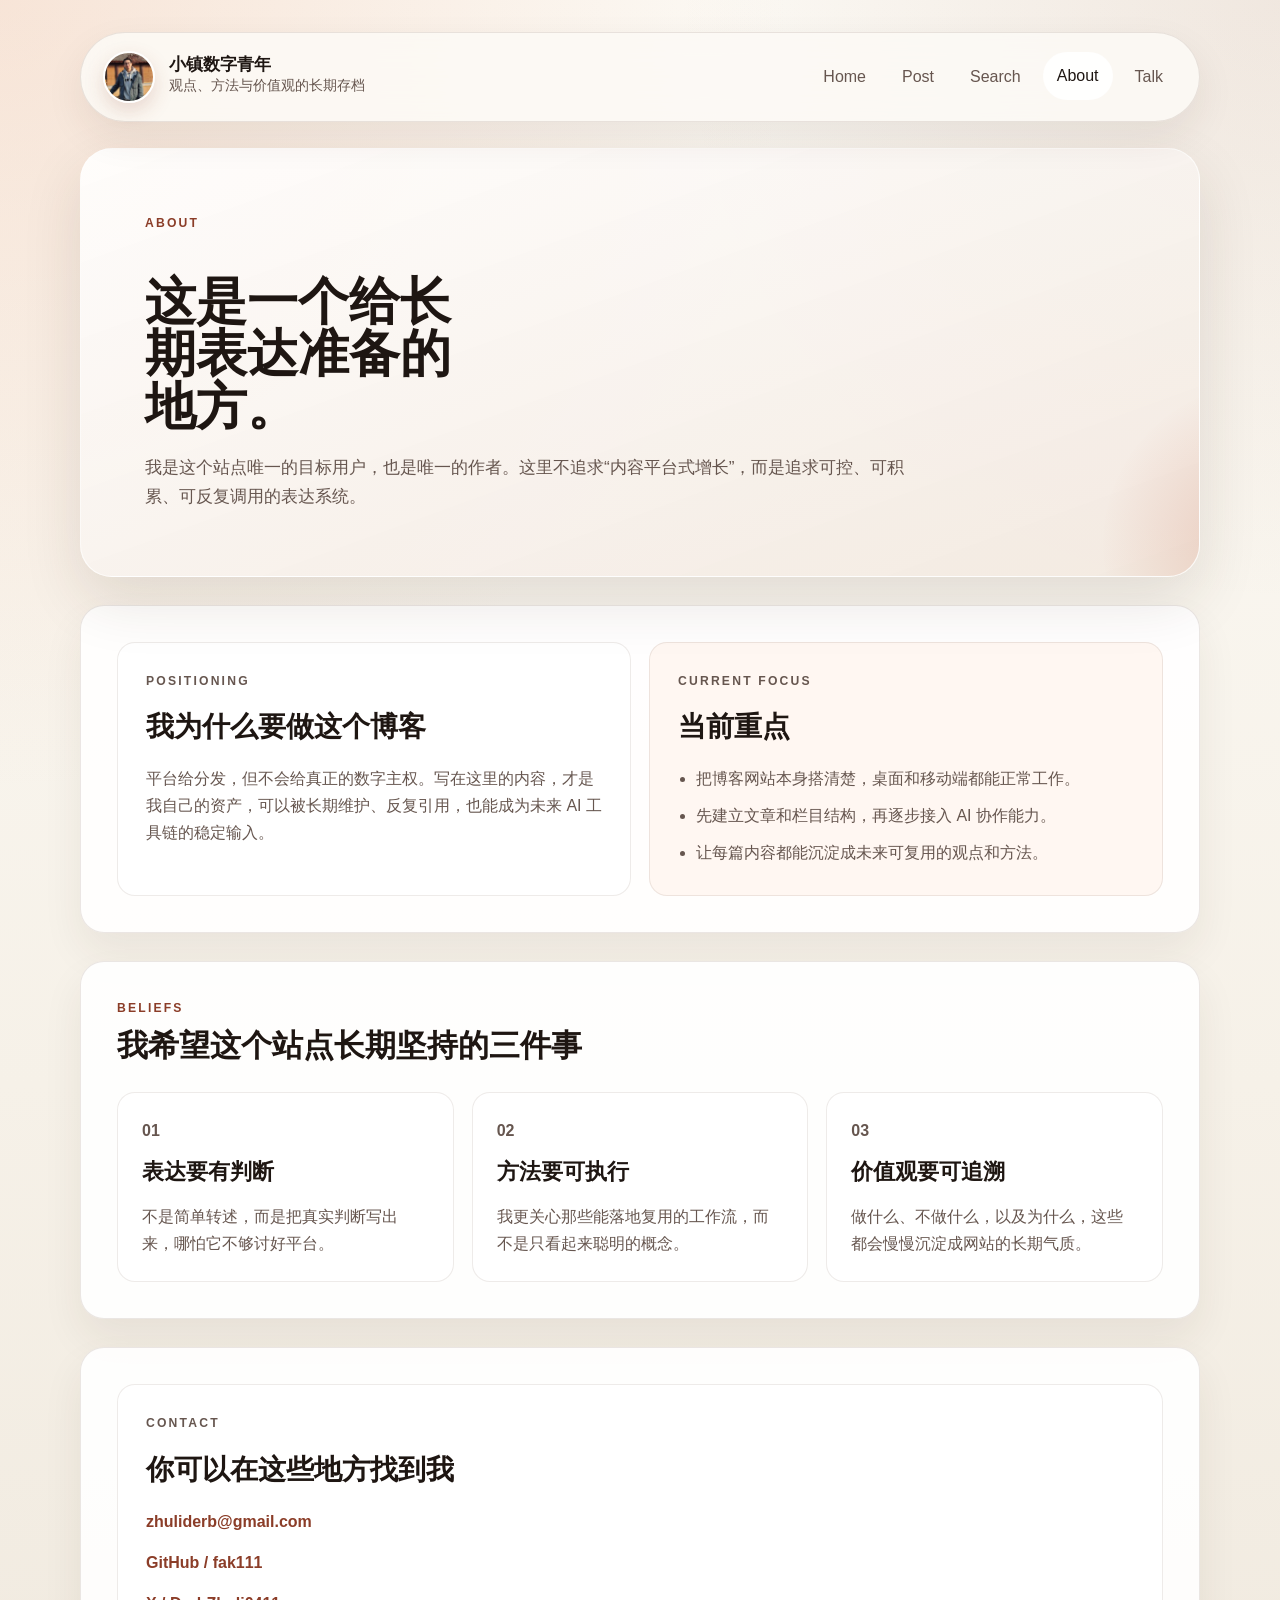
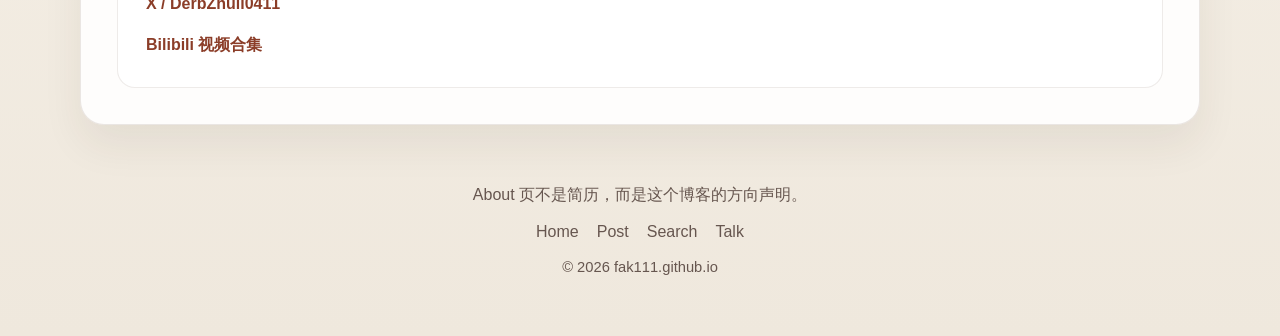
==== about/index.html @ e4f5aa62 "feat: launch multi-page blog site" ====
<!DOCTYPE html>
<html lang="zh-CN">

<head>
  <meta charset="UTF-8">
  <meta name="viewport" content="width=device-width, initial-scale=1.0">
  <title>About | 小镇数字青年</title>
  <meta name="description" content="关于小镇数字青年：写作方向、当前关注点，以及这个博客为什么存在。">
  <link rel="stylesheet" href="/assets/styles.css">
</head>

<body data-page="about">
  <div class="page-shell">
    <header class="site-header">
      <div class="site-header__inner">
        <a class="site-brand" href="/">
          <img src="/images/profile.jpg" alt="小镇数字青年头像" class="site-brand__avatar">
          <span class="site-brand__copy">
            <span class="site-brand__title">小镇数字青年</span>
            <span class="site-brand__subtitle">观点、方法与价值观的长期存档</span>
          </span>
        </a>
        <button class="site-header__toggle" type="button" data-menu-toggle aria-expanded="false"
          aria-controls="site-nav">
          菜单
        </button>
        <nav class="site-nav" id="site-nav" data-site-nav>
          <a href="/">Home</a>
          <a href="/post/">Post</a>
          <a href="/search/">Search</a>
          <a href="/about/">About</a>
          <a href="/talk/">Talk</a>
        </nav>
      </div>
    </header>

    <main>
      <section class="hero hero--inner">
        <p class="eyebrow">About</p>
        <h1>这是一个给长期表达准备的地方。</h1>
        <p class="hero__lead">
          我是这个站点唯一的目标用户，也是唯一的作者。这里不追求“内容平台式增长”，而是追求可控、可积累、可反复调用的表达系统。
        </p>
      </section>

      <section class="section section--split">
        <article class="note-panel">
          <p class="eyebrow">Positioning</p>
          <h2>我为什么要做这个博客</h2>
          <p>平台给分发，但不会给真正的数字主权。写在这里的内容，才是我自己的资产，可以被长期维护、反复引用，也能成为未来 AI 工具链的稳定输入。</p>
        </article>
        <article class="note-panel note-panel--soft">
          <p class="eyebrow">Current Focus</p>
          <h2>当前重点</h2>
          <ul class="bullet-list">
            <li>把博客网站本身搭清楚，桌面和移动端都能正常工作。</li>
            <li>先建立文章和栏目结构，再逐步接入 AI 协作能力。</li>
            <li>让每篇内容都能沉淀成未来可复用的观点和方法。</li>
          </ul>
        </article>
      </section>

      <section class="section">
        <div class="section-heading">
          <div>
            <p class="eyebrow">Beliefs</p>
            <h2>我希望这个站点长期坚持的三件事</h2>
          </div>
        </div>
        <div class="feature-grid">
          <article class="feature-card">
            <p class="feature-card__index">01</p>
            <h3>表达要有判断</h3>
            <p>不是简单转述，而是把真实判断写出来，哪怕它不够讨好平台。</p>
          </article>
          <article class="feature-card">
            <p class="feature-card__index">02</p>
            <h3>方法要可执行</h3>
            <p>我更关心那些能落地复用的工作流，而不是只看起来聪明的概念。</p>
          </article>
          <article class="feature-card">
            <p class="feature-card__index">03</p>
            <h3>价值观要可追溯</h3>
            <p>做什么、不做什么，以及为什么，这些都会慢慢沉淀成网站的长期气质。</p>
          </article>
        </div>
      </section>

      <section class="section">
        <article class="note-panel">
          <p class="eyebrow">Contact</p>
          <h2>你可以在这些地方找到我</h2>
          <div class="contact-list">
            <a href="mailto:zhuliderb@gmail.com">zhuliderb@gmail.com</a>
            <a href="https://github.com/fak111" target="_blank" rel="noreferrer">GitHub / fak111</a>
            <a href="https://x.com/DerbZhuli0411" target="_blank" rel="noreferrer">X / DerbZhuli0411</a>
            <a href="https://space.bilibili.com/1617153613/lists" target="_blank" rel="noreferrer">Bilibili 视频合集</a>
          </div>
        </article>
      </section>
    </main>

    <footer class="site-footer">
      <p>About 页不是简历，而是这个博客的方向声明。</p>
      <div class="site-footer__links">
        <a href="/">Home</a>
        <a href="/post/">Post</a>
        <a href="/search/">Search</a>
        <a href="/talk/">Talk</a>
      </div>
      <p class="site-footer__copy">© <span data-current-year></span> fak111.github.io</p>
    </footer>
  </div>

  <script type="module" src="/assets/site.mjs"></script>
</body>

</html>
---- assets/styles.css ----
:root {
  --bg: #f6f1e8;
  --bg-soft: rgba(255, 255, 255, 0.78);
  --panel: rgba(255, 255, 255, 0.9);
  --panel-soft: rgba(255, 247, 241, 0.9);
  --line: rgba(89, 59, 44, 0.12);
  --ink: #1e1612;
  --muted: #66564f;
  --accent: #c45f3c;
  --accent-deep: #8b3d28;
  --accent-soft: rgba(196, 95, 60, 0.12);
  --shadow: 0 24px 60px rgba(61, 38, 24, 0.12);
  --max-width: 1120px;
  --radius-lg: 32px;
  --radius-md: 24px;
  --radius-sm: 18px;
}

*,
*::before,
*::after {
  box-sizing: border-box;
}

html {
  scroll-behavior: smooth;
}

body {
  margin: 0;
  min-height: 100vh;
  color: var(--ink);
  background:
    radial-gradient(circle at top left, rgba(235, 173, 139, 0.28), transparent 34%),
    radial-gradient(circle at top right, rgba(154, 96, 67, 0.12), transparent 26%),
    linear-gradient(180deg, #fcfaf5 0%, var(--bg) 56%, #efe8dd 100%);
  font-family: "PingFang SC", "Hiragino Sans GB", "Noto Sans SC", "Microsoft YaHei", sans-serif;
  line-height: 1.7;
}

img {
  display: block;
  max-width: 100%;
}

a {
  color: inherit;
  text-decoration: none;
}

p,
ul,
ol {
  margin: 0;
}

.page-shell {
  width: min(calc(100% - 32px), var(--max-width));
  margin: 0 auto;
  padding: 24px 0 56px;
}

.site-header {
  position: sticky;
  top: 0;
  z-index: 20;
  padding-top: 8px;
}

.site-header__inner {
  display: flex;
  align-items: center;
  gap: 20px;
  justify-content: space-between;
  padding: 18px 22px;
  border: 1px solid var(--line);
  border-radius: 999px;
  background: rgba(252, 250, 245, 0.88);
  backdrop-filter: blur(18px);
  box-shadow: 0 16px 38px rgba(67, 44, 31, 0.08);
}

.site-brand {
  display: flex;
  align-items: center;
  gap: 14px;
  min-width: 0;
}

.site-brand__avatar {
  width: 52px;
  height: 52px;
  border-radius: 50%;
  object-fit: cover;
  border: 2px solid rgba(255, 255, 255, 0.85);
  box-shadow: 0 8px 20px rgba(139, 61, 40, 0.18);
}

.site-brand__copy {
  display: flex;
  flex-direction: column;
  min-width: 0;
}

.site-brand__title,
.hero h1,
.section-heading h2,
.feature-card h3,
.post-card h2,
.post-card h3,
.note-panel h2,
.timeline__item h3,
.article__body h2,
.search-result h3 {
  font-family: "Songti SC", "STSong", "Noto Serif SC", Georgia, serif;
}

.site-brand__title {
  font-size: 1.05rem;
  font-weight: 700;
  line-height: 1.1;
}

.site-brand__subtitle {
  color: var(--muted);
  font-size: 0.88rem;
  white-space: nowrap;
  overflow: hidden;
  text-overflow: ellipsis;
}

.site-header__toggle {
  display: none;
  border: 0;
  border-radius: 999px;
  background: var(--accent-soft);
  color: var(--accent-deep);
  padding: 10px 16px;
  font: inherit;
  font-weight: 600;
}

.site-nav {
  display: flex;
  align-items: center;
  gap: 8px;
}

.site-nav a {
  padding: 10px 14px;
  border-radius: 999px;
  color: var(--muted);
  transition: background-color 0.2s ease, color 0.2s ease, transform 0.2s ease;
}

.site-nav a:hover,
.site-nav a[aria-current="page"] {
  color: var(--ink);
  background: rgba(255, 255, 255, 0.85);
  transform: translateY(-1px);
}

main {
  padding-top: 26px;
}

.hero {
  padding: 64px;
  border-radius: var(--radius-lg);
  border: 1px solid rgba(255, 255, 255, 0.72);
  box-shadow: var(--shadow);
  position: relative;
  overflow: hidden;
}

.hero::before {
  content: "";
  position: absolute;
  inset: auto -20% -30% auto;
  width: 320px;
  height: 320px;
  border-radius: 50%;
  background: radial-gradient(circle, rgba(196, 95, 60, 0.24) 0%, rgba(196, 95, 60, 0) 72%);
  pointer-events: none;
}

.hero--home {
  background: linear-gradient(140deg, rgba(255, 255, 255, 0.92), rgba(248, 233, 221, 0.9));
}

.hero--inner {
  background: linear-gradient(160deg, rgba(255, 255, 255, 0.88), rgba(242, 232, 223, 0.92));
}

.eyebrow {
  color: var(--accent-deep);
  text-transform: uppercase;
  letter-spacing: 0.18em;
  font-size: 0.76rem;
  font-weight: 700;
  margin-bottom: 12px;
}

.hero h1 {
  font-size: clamp(2.3rem, 4vw, 4.6rem);
  line-height: 1.02;
  margin-bottom: 20px;
  max-width: 12ch;
}

.hero__lead {
  max-width: 760px;
  font-size: 1.08rem;
  color: var(--muted);
}

.hero__actions {
  display: flex;
  flex-wrap: wrap;
  gap: 14px;
  margin-top: 28px;
}

.button {
  display: inline-flex;
  align-items: center;
  justify-content: center;
  gap: 8px;
  min-height: 46px;
  padding: 0 20px;
  border: 1px solid transparent;
  border-radius: 999px;
  background: linear-gradient(135deg, var(--accent) 0%, var(--accent-deep) 100%);
  color: #fff;
  font-weight: 700;
  box-shadow: 0 10px 28px rgba(139, 61, 40, 0.2);
}

.button--ghost {
  border-color: var(--line);
  background: rgba(255, 255, 255, 0.72);
  color: var(--ink);
  box-shadow: none;
}

.section {
  margin-top: 28px;
  padding: 36px;
  border-radius: var(--radius-md);
  border: 1px solid var(--line);
  background: var(--panel);
  box-shadow: 0 20px 42px rgba(58, 39, 25, 0.07);
}

.section-heading {
  display: flex;
  gap: 20px;
  align-items: flex-end;
  justify-content: space-between;
  margin-bottom: 28px;
}

.section-heading h2 {
  margin: 0;
  font-size: clamp(1.6rem, 2.4vw, 2.4rem);
  line-height: 1.1;
}

.section-link {
  color: var(--accent-deep);
  font-weight: 700;
}

.feature-grid,
.post-grid {
  display: grid;
  grid-template-columns: repeat(3, minmax(0, 1fr));
  gap: 18px;
}

.feature-card,
.post-card,
.note-panel,
.timeline__item,
.search-result {
  border-radius: var(--radius-sm);
  border: 1px solid rgba(89, 59, 44, 0.1);
  background: rgba(255, 255, 255, 0.84);
}

.feature-card {
  padding: 24px;
}

.feature-card__index {
  color: var(--accent-deep);
  font-weight: 800;
  margin-bottom: 10px;
}

.feature-card h3 {
  margin: 0 0 12px;
  font-size: 1.35rem;
}

.feature-card p:last-child,
.post-card p:last-child,
.note-panel p:last-child {
  color: var(--muted);
}

.post-card {
  padding: 26px;
}

.post-card--featured {
  grid-column: 1 / -1;
  background:
    linear-gradient(135deg, rgba(255, 255, 255, 0.94), rgba(250, 235, 226, 0.92));
}

.post-card__meta {
  color: var(--accent-deep);
  font-size: 0.92rem;
  font-weight: 700;
  margin-bottom: 10px;
}

.post-card h2,
.post-card h3 {
  margin: 0 0 14px;
  font-size: clamp(1.55rem, 2.4vw, 2.2rem);
  line-height: 1.15;
}

.post-card a:hover,
.article__body a:hover,
.site-footer a:hover,
.contact-list a:hover {
  color: var(--accent-deep);
}

.tag-list {
  display: flex;
  flex-wrap: wrap;
  gap: 10px;
  margin-top: 16px;
}

.tag {
  display: inline-flex;
  align-items: center;
  min-height: 30px;
  padding: 0 12px;
  border-radius: 999px;
  background: var(--accent-soft);
  color: var(--accent-deep);
  font-size: 0.88rem;
  font-weight: 700;
}

.section--split {
  display: grid;
  grid-template-columns: repeat(2, minmax(0, 1fr));
  gap: 18px;
}

.note-panel {
  padding: 28px;
}

.note-panel--soft {
  background: var(--panel-soft);
}

.note-panel h2 {
  margin: 0 0 14px;
  font-size: clamp(1.5rem, 2.2vw, 2.15rem);
}

.bullet-list {
  padding-left: 18px;
  color: var(--muted);
}

.bullet-list li + li {
  margin-top: 10px;
}

.contact-list {
  display: grid;
  gap: 14px;
}

.contact-list a {
  color: var(--accent-deep);
  font-weight: 700;
}

.article {
  padding: 34px;
  border-radius: var(--radius-lg);
  border: 1px solid var(--line);
  background: rgba(255, 255, 255, 0.92);
  box-shadow: var(--shadow);
}

.article__header {
  max-width: 800px;
  margin-bottom: 30px;
}

.article__header h1 {
  font-family: "Songti SC", "STSong", "Noto Serif SC", Georgia, serif;
  font-size: clamp(2.2rem, 4vw, 4.5rem);
  line-height: 1.02;
  margin: 0 0 18px;
}

.article__lede {
  font-size: 1.12rem;
  color: var(--muted);
}

.article__body {
  max-width: 760px;
  display: grid;
  gap: 18px;
}

.article__body h2 {
  margin: 18px 0 0;
  font-size: clamp(1.6rem, 2.5vw, 2.3rem);
  line-height: 1.14;
}

.article__body p,
.timeline__item p,
.note-panel p,
.feature-card p {
  color: var(--muted);
}

.article__callout {
  padding: 20px 22px;
  border-left: 4px solid var(--accent);
  border-radius: 16px;
  background: rgba(255, 243, 236, 0.92);
}

.timeline {
  display: grid;
  gap: 14px;
  margin-top: 6px;
}

.timeline__item {
  padding: 20px 22px;
}

.timeline__item h3 {
  margin: 0 0 8px;
  font-size: 1.22rem;
}

.search-shell {
  display: grid;
  gap: 18px;
}

.search-form {
  display: grid;
  gap: 12px;
}

.search-form__label {
  font-weight: 700;
}

.search-form__row {
  display: flex;
  gap: 12px;
}

.search-form__input {
  width: 100%;
  min-height: 50px;
  padding: 0 18px;
  border: 1px solid rgba(89, 59, 44, 0.2);
  border-radius: 16px;
  background: rgba(255, 255, 255, 0.96);
  font: inherit;
}

.search-form__input:focus {
  outline: 2px solid rgba(196, 95, 60, 0.28);
  border-color: rgba(196, 95, 60, 0.38);
}

.search-meta {
  color: var(--muted);
}

.search-results {
  display: grid;
  gap: 14px;
}

.search-result {
  padding: 22px;
}

.search-result h3 {
  margin: 0 0 10px;
  font-size: 1.4rem;
}

.search-empty {
  padding: 26px;
  border-radius: 18px;
  border: 1px dashed rgba(89, 59, 44, 0.2);
  background: rgba(255, 255, 255, 0.72);
  color: var(--muted);
}

.site-footer {
  display: grid;
  gap: 10px;
  justify-items: center;
  margin-top: 28px;
  padding: 28px 18px 0;
  color: var(--muted);
  text-align: center;
}

.site-footer__links {
  display: flex;
  flex-wrap: wrap;
  justify-content: center;
  gap: 12px 18px;
}

.site-footer__copy {
  font-size: 0.92rem;
}

@media (max-width: 960px) {
  .page-shell {
    width: min(calc(100% - 24px), var(--max-width));
  }

  .hero,
  .section,
  .article {
    padding: 28px;
  }

  .feature-grid,
  .section--split {
    grid-template-columns: 1fr;
  }
}

@media (max-width: 760px) {
  .site-header__inner {
    display: grid;
    grid-template-columns: minmax(0, 1fr) auto;
    align-items: center;
    border-radius: 28px;
  }

  .site-header__toggle {
    display: inline-flex;
    align-items: center;
    justify-content: center;
    border: 1px solid rgba(196, 95, 60, 0.18);
    box-shadow: 0 10px 24px rgba(139, 61, 40, 0.08);
  }

  .site-nav {
    display: none;
    grid-column: 1 / -1;
    width: 100%;
    flex-direction: column;
    align-items: stretch;
    padding-top: 10px;
  }

  .site-nav.is-open {
    display: flex;
  }

  .site-nav a {
    text-align: center;
  }

  .hero h1,
  .article__header h1 {
    max-width: none;
  }

  .search-form__row {
    flex-direction: column;
  }
}

@media (max-width: 560px) {
  .page-shell {
    width: min(calc(100% - 16px), var(--max-width));
    padding-top: 16px;
  }

  .site-header__inner {
    padding: 14px 16px;
  }

  .site-brand__subtitle {
    display: none;
  }

  .hero,
  .section,
  .article {
    padding: 22px 18px;
    border-radius: 22px;
  }

  .post-card,
  .feature-card,
  .note-panel,
  .search-result {
    padding: 18px;
  }

  .post-card h2,
  .post-card h3,
  .note-panel h2,
  .section-heading h2 {
    font-size: 1.55rem;
  }
}
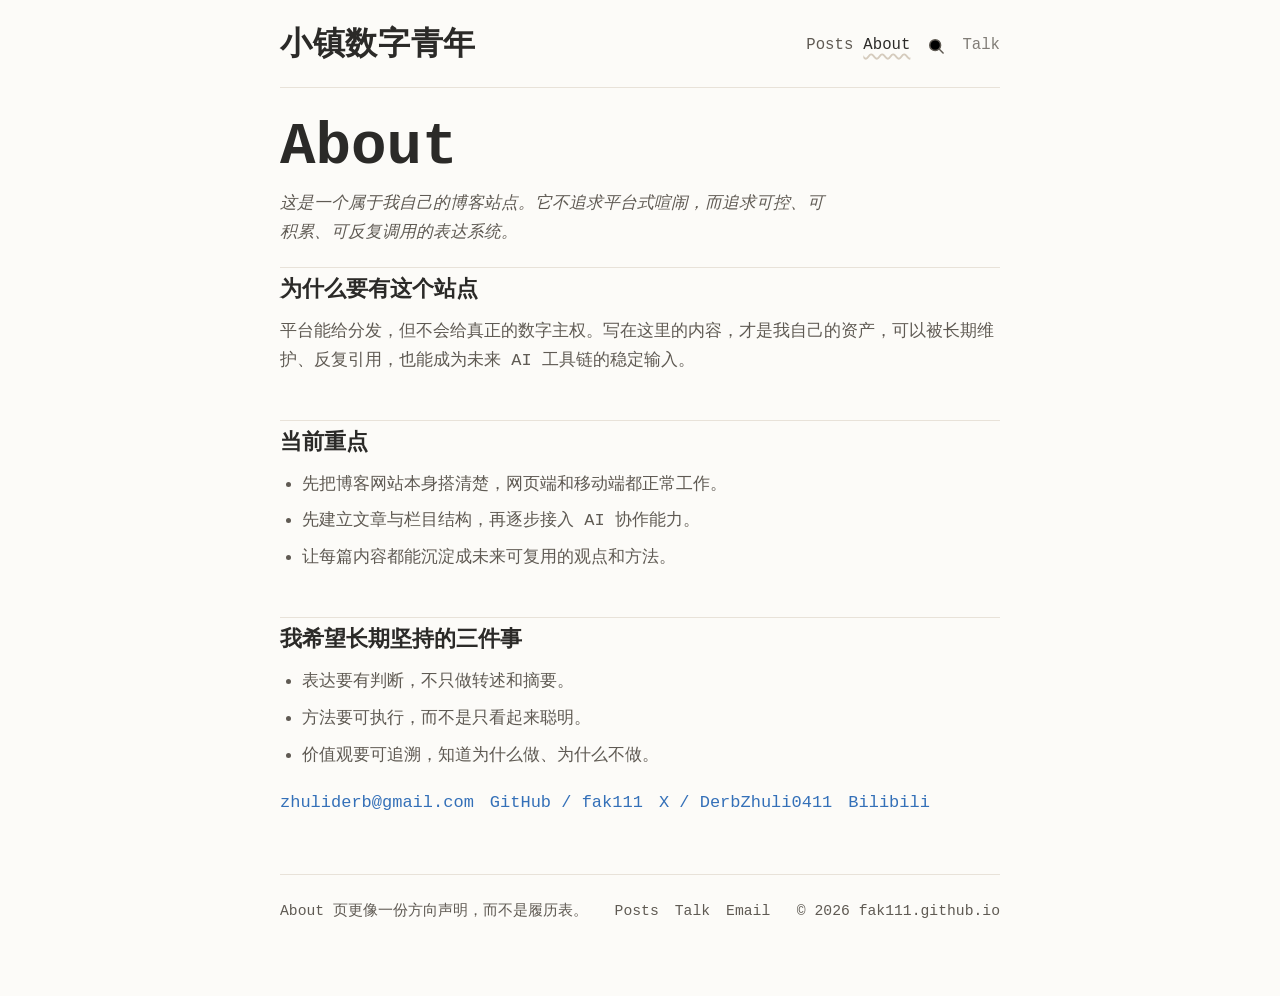
==== commit 097fc9ba: "feat: align blog ui with steipete style" ====
--- a/about/index.html
+++ b/about/index.html
@@ -7,108 +7,84 @@
   <title>About | 小镇数字青年</title>
   <meta name="description" content="关于小镇数字青年：写作方向、当前关注点，以及这个博客为什么存在。">
   <link rel="stylesheet" href="/assets/styles.css">
+  <link rel="icon" href="/images/profile.jpg">
 </head>
 
 <body data-page="about">
   <div class="page-shell">
     <header class="site-header">
       <div class="site-header__inner">
-        <a class="site-brand" href="/">
-          <img src="/images/profile.jpg" alt="小镇数字青年头像" class="site-brand__avatar">
-          <span class="site-brand__copy">
-            <span class="site-brand__title">小镇数字青年</span>
-            <span class="site-brand__subtitle">观点、方法与价值观的长期存档</span>
-          </span>
-        </a>
-        <button class="site-header__toggle" type="button" data-menu-toggle aria-expanded="false"
-          aria-controls="site-nav">
-          菜单
-        </button>
-        <nav class="site-nav" id="site-nav" data-site-nav>
-          <a href="/">Home</a>
-          <a href="/post/">Post</a>
-          <a href="/search/">Search</a>
-          <a href="/about/">About</a>
-          <a href="/talk/">Talk</a>
-        </nav>
+        <a class="site-brand" href="/">小镇数字青年</a>
+        <div class="site-header__actions">
+          <button class="site-header__toggle" type="button" data-menu-toggle aria-expanded="false"
+            aria-controls="site-nav" aria-label="Open Menu">
+            <svg class="menu-icon" viewBox="0 0 24 24" aria-hidden="true">
+              <path d="M4 7h16M4 12h16M4 17h16" stroke-width="1.8" stroke-linecap="round"></path>
+            </svg>
+            <svg class="close-icon hidden" viewBox="0 0 24 24" aria-hidden="true">
+              <path d="M6 6l12 12M18 6L6 18" stroke-width="1.8" stroke-linecap="round"></path>
+            </svg>
+            <span class="sr-only">Open Menu</span>
+          </button>
+          <nav class="site-nav" id="site-nav" data-site-nav>
+            <a href="/post/">Posts</a>
+            <a href="/about/">About</a>
+            <a class="nav-icon" href="/search/" aria-label="Search">
+              <svg viewBox="0 0 24 24" aria-hidden="true">
+                <circle cx="11" cy="11" r="6.5" stroke-width="1.8"></circle>
+                <path d="M16 16l4.5 4.5" stroke-width="1.8" stroke-linecap="round"></path>
+              </svg>
+            </a>
+            <a class="site-nav__muted" href="/talk/">Talk</a>
+          </nav>
+        </div>
       </div>
     </header>
 
     <main>
-      <section class="hero hero--inner">
-        <p class="eyebrow">About</p>
-        <h1>这是一个给长期表达准备的地方。</h1>
-        <p class="hero__lead">
-          我是这个站点唯一的目标用户，也是唯一的作者。这里不追求“内容平台式增长”，而是追求可控、可积累、可反复调用的表达系统。
-        </p>
+      <section class="page-intro">
+        <h1>About</h1>
+        <p>这是一个属于我自己的博客站点。它不追求平台式喧闹，而追求可控、可积累、可反复调用的表达系统。</p>
       </section>
 
-      <section class="section section--split">
-        <article class="note-panel">
-          <p class="eyebrow">Positioning</p>
-          <h2>我为什么要做这个博客</h2>
-          <p>平台给分发，但不会给真正的数字主权。写在这里的内容，才是我自己的资产，可以被长期维护、反复引用，也能成为未来 AI 工具链的稳定输入。</p>
-        </article>
-        <article class="note-panel note-panel--soft">
-          <p class="eyebrow">Current Focus</p>
-          <h2>当前重点</h2>
-          <ul class="bullet-list">
-            <li>把博客网站本身搭清楚，桌面和移动端都能正常工作。</li>
-            <li>先建立文章和栏目结构，再逐步接入 AI 协作能力。</li>
-            <li>让每篇内容都能沉淀成未来可复用的观点和方法。</li>
-          </ul>
-        </article>
+      <section class="prose-section">
+        <h2>为什么要有这个站点</h2>
+        <p>平台能给分发，但不会给真正的数字主权。写在这里的内容，才是我自己的资产，可以被长期维护、反复引用，也能成为未来 AI 工具链的稳定输入。</p>
       </section>
 
-      <section class="section">
-        <div class="section-heading">
-          <div>
-            <p class="eyebrow">Beliefs</p>
-            <h2>我希望这个站点长期坚持的三件事</h2>
-          </div>
-        </div>
-        <div class="feature-grid">
-          <article class="feature-card">
-            <p class="feature-card__index">01</p>
-            <h3>表达要有判断</h3>
-            <p>不是简单转述，而是把真实判断写出来，哪怕它不够讨好平台。</p>
-          </article>
-          <article class="feature-card">
-            <p class="feature-card__index">02</p>
-            <h3>方法要可执行</h3>
-            <p>我更关心那些能落地复用的工作流，而不是只看起来聪明的概念。</p>
-          </article>
-          <article class="feature-card">
-            <p class="feature-card__index">03</p>
-            <h3>价值观要可追溯</h3>
-            <p>做什么、不做什么，以及为什么，这些都会慢慢沉淀成网站的长期气质。</p>
-          </article>
-        </div>
+      <section class="prose-section">
+        <h2>当前重点</h2>
+        <ul class="simple-list">
+          <li>先把博客网站本身搭清楚，网页端和移动端都正常工作。</li>
+          <li>先建立文章与栏目结构，再逐步接入 AI 协作能力。</li>
+          <li>让每篇内容都能沉淀成未来可复用的观点和方法。</li>
+        </ul>
       </section>
 
-      <section class="section">
-        <article class="note-panel">
-          <p class="eyebrow">Contact</p>
-          <h2>你可以在这些地方找到我</h2>
-          <div class="contact-list">
-            <a href="mailto:zhuliderb@gmail.com">zhuliderb@gmail.com</a>
-            <a href="https://github.com/fak111" target="_blank" rel="noreferrer">GitHub / fak111</a>
-            <a href="https://x.com/DerbZhuli0411" target="_blank" rel="noreferrer">X / DerbZhuli0411</a>
-            <a href="https://space.bilibili.com/1617153613/lists" target="_blank" rel="noreferrer">Bilibili 视频合集</a>
-          </div>
-        </article>
+      <section class="prose-section">
+        <h2>我希望长期坚持的三件事</h2>
+        <ul class="simple-list">
+          <li>表达要有判断，不只做转述和摘要。</li>
+          <li>方法要可执行，而不是只看起来聪明。</li>
+          <li>价值观要可追溯，知道为什么做、为什么不做。</li>
+        </ul>
+        <div class="contact-links">
+          <a href="mailto:zhuliderb@gmail.com">zhuliderb@gmail.com</a>
+          <a href="https://github.com/fak111" target="_blank" rel="noreferrer">GitHub / fak111</a>
+          <a href="https://x.com/DerbZhuli0411" target="_blank" rel="noreferrer">X / DerbZhuli0411</a>
+          <a href="https://space.bilibili.com/1617153613/lists" target="_blank" rel="noreferrer">Bilibili</a>
+        </div>
       </section>
     </main>
 
     <footer class="site-footer">
-      <p>About 页不是简历，而是这个博客的方向声明。</p>
+      <p>About 页更像一份方向声明，而不是履历表。</p>
       <div class="site-footer__links">
-        <a href="/">Home</a>
-        <a href="/post/">Post</a>
-        <a href="/search/">Search</a>
+        <a href="/post/">Posts</a>
         <a href="/talk/">Talk</a>
+        <a href="mailto:zhuliderb@gmail.com">Email</a>
       </div>
-      <p class="site-footer__copy">© <span data-current-year></span> fak111.github.io</p>
+      <p>© <span data-current-year></span> fak111.github.io</p>
     </footer>
   </div>
 
--- a/assets/styles.css
+++ b/assets/styles.css
@@ -1,19 +1,14 @@
 :root {
-  --bg: #f6f1e8;
-  --bg-soft: rgba(255, 255, 255, 0.78);
-  --panel: rgba(255, 255, 255, 0.9);
-  --panel-soft: rgba(255, 247, 241, 0.9);
-  --line: rgba(89, 59, 44, 0.12);
-  --ink: #1e1612;
-  --muted: #66564f;
-  --accent: #c45f3c;
-  --accent-deep: #8b3d28;
-  --accent-soft: rgba(196, 95, 60, 0.12);
-  --shadow: 0 24px 60px rgba(61, 38, 24, 0.12);
-  --max-width: 1120px;
-  --radius-lg: 32px;
-  --radius-md: 24px;
-  --radius-sm: 18px;
+  --bg: #fcfbf8;
+  --surface: #ffffff;
+  --line: #e8e2d9;
+  --line-strong: #d5cbbd;
+  --ink: #2b2a28;
+  --muted: #5f5a53;
+  --accent: #3470b8;
+  --accent-soft: rgba(52, 112, 184, 0.12);
+  --shadow: 0 18px 36px rgba(43, 42, 40, 0.08);
+  --content-width: 720px;
 }
 
 *,
@@ -29,13 +24,13 @@
 body {
   margin: 0;
   min-height: 100vh;
-  color: var(--ink);
-  background:
-    radial-gradient(circle at top left, rgba(235, 173, 139, 0.28), transparent 34%),
-    radial-gradient(circle at top right, rgba(154, 96, 67, 0.12), transparent 26%),
-    linear-gradient(180deg, #fcfaf5 0%, var(--bg) 56%, #efe8dd 100%);
-  font-family: "PingFang SC", "Hiragino Sans GB", "Noto Sans SC", "Microsoft YaHei", sans-serif;
+  background: var(--bg);
+  color: var(--ink);
+  font-family: "IBM Plex Mono", "SFMono-Regular", "SF Mono", Menlo, Consolas, "PingFang SC",
+    "Hiragino Sans GB", "Microsoft YaHei", monospace;
+  font-size: 17px;
   line-height: 1.7;
+  overflow-x: hidden;
 }
 
 img {
@@ -55,417 +50,391 @@
 }
 
 .page-shell {
-  width: min(calc(100% - 32px), var(--max-width));
+  width: min(calc(100% - 40px), var(--content-width));
   margin: 0 auto;
-  padding: 24px 0 56px;
+  padding: 28px 0 72px;
 }
 
 .site-header {
-  position: sticky;
-  top: 0;
-  z-index: 20;
-  padding-top: 8px;
+  position: relative;
 }
 
 .site-header__inner {
   display: flex;
   align-items: center;
-  gap: 20px;
   justify-content: space-between;
-  padding: 18px 22px;
-  border: 1px solid var(--line);
+  gap: 16px;
+  padding-bottom: 24px;
+  border-bottom: 1px solid var(--line);
+}
+
+.site-brand {
+  font-size: 2rem;
+  font-weight: 700;
+  line-height: 1.1;
+  letter-spacing: 0.02em;
+}
+
+.site-header__actions {
+  position: relative;
+  display: flex;
+  align-items: center;
+  gap: 12px;
+}
+
+.site-header__toggle {
+  display: none;
+  align-items: center;
+  justify-content: center;
+  width: 42px;
+  min-height: 38px;
+  padding: 0;
+  border: 1px solid var(--line-strong);
   border-radius: 999px;
-  background: rgba(252, 250, 245, 0.88);
-  backdrop-filter: blur(18px);
-  box-shadow: 0 16px 38px rgba(67, 44, 31, 0.08);
-}
-
-.site-brand {
-  display: flex;
-  align-items: center;
-  gap: 14px;
-  min-width: 0;
-}
-
-.site-brand__avatar {
-  width: 52px;
-  height: 52px;
+  background: var(--surface);
+  color: var(--muted);
+  font: inherit;
+  font-weight: 700;
+}
+
+.site-header__toggle svg {
+  width: 20px;
+  height: 20px;
+  stroke: currentColor;
+  fill: none;
+}
+
+.site-nav {
+  display: flex;
+  align-items: center;
+  gap: 10px;
+}
+
+.site-nav a {
+  color: var(--muted);
+  font-size: 0.98rem;
+  font-weight: 500;
+}
+
+.site-nav a:hover {
+  color: var(--ink);
+}
+
+.site-nav a[aria-current="page"] {
+  color: var(--ink);
+  text-decoration-line: underline;
+  text-decoration-style: wavy;
+  text-decoration-color: var(--line-strong);
+  text-decoration-thickness: 1.5px;
+  text-underline-offset: 0.28em;
+}
+
+.site-nav__muted {
+  opacity: 0.78;
+}
+
+.nav-icon {
+  display: inline-flex;
+  align-items: center;
+  justify-content: center;
+  width: 32px;
+  height: 32px;
+  border-radius: 999px;
+}
+
+.nav-icon svg {
+  width: 20px;
+  height: 20px;
+  stroke: currentColor;
+}
+
+.nav-icon[aria-current="page"] {
+  background: var(--accent-soft);
+  text-decoration: none;
+}
+
+main {
+  padding-top: 28px;
+}
+
+.profile-card {
+  display: grid;
+  grid-template-columns: 154px 1fr;
+  gap: 28px;
+  align-items: center;
+  padding: 28px 0 22px;
+  border-bottom: 1px solid var(--line);
+}
+
+.profile-card__avatar {
+  width: 154px;
+  height: 154px;
   border-radius: 50%;
   object-fit: cover;
-  border: 2px solid rgba(255, 255, 255, 0.85);
-  box-shadow: 0 8px 20px rgba(139, 61, 40, 0.18);
-}
-
-.site-brand__copy {
-  display: flex;
-  flex-direction: column;
-  min-width: 0;
-}
-
-.site-brand__title,
-.hero h1,
-.section-heading h2,
-.feature-card h3,
-.post-card h2,
-.post-card h3,
-.note-panel h2,
-.timeline__item h3,
-.article__body h2,
+}
+
+.profile-card h1 {
+  margin: 0 0 14px;
+  font-size: clamp(2.25rem, 6vw, 3.4rem);
+  line-height: 1.05;
+  letter-spacing: 0.01em;
+  overflow-wrap: anywhere;
+}
+
+.profile-card p {
+  max-width: 32rem;
+  color: var(--muted);
+  font-size: 1.06rem;
+}
+
+.social-links {
+  display: flex;
+  flex-wrap: wrap;
+  gap: 12px;
+  margin-top: 18px;
+}
+
+.social-links a {
+  display: inline-flex;
+  align-items: center;
+  justify-content: center;
+  width: 26px;
+  height: 26px;
+  color: var(--muted);
+}
+
+.social-links a:hover {
+  color: var(--ink);
+}
+
+.social-links svg {
+  width: 24px;
+  height: 24px;
+  stroke: currentColor;
+  fill: none;
+}
+
+.post-list,
+.search-results {
+  margin-top: 40px;
+}
+
+.post-list__more {
+  margin-top: 26px;
+  text-align: center;
+}
+
+.post-list__more a {
+  color: var(--ink);
+  font-weight: 600;
+}
+
+.post-teaser,
+.search-result {
+  padding: 0 0 34px;
+  border-bottom: 1px solid rgba(232, 226, 217, 0.88);
+}
+
+.post-teaser + .post-teaser,
+.search-result + .search-result {
+  margin-top: 32px;
+}
+
+.post-teaser h2,
+.search-result h3,
+.archive-month h3,
+.article-detail__header h1 {
+  margin: 0 0 8px;
+  line-height: 1.12;
+}
+
+.post-teaser h2,
+.search-result h3 a,
+.archive-month h3 a,
+.article-detail__header h1 {
+  color: var(--accent);
+}
+
+.post-teaser h2 {
+  font-size: clamp(1.7rem, 4vw, 2.2rem);
+}
+
 .search-result h3 {
-  font-family: "Songti SC", "STSong", "Noto Serif SC", Georgia, serif;
-}
-
-.site-brand__title {
+  font-size: 1.45rem;
+}
+
+.post-teaser a:hover,
+.archive-month a:hover,
+.search-result a:hover,
+.article-detail__body a:hover,
+.site-footer a:hover,
+.contact-links a:hover {
+  color: var(--ink);
+}
+
+.post-meta,
+.post-card__meta,
+.article-detail__meta-row,
+.search-meta,
+.archive-count {
+  color: var(--muted);
+  font-size: 0.94rem;
+}
+
+.post-teaser p:last-child,
+.search-result p:last-child,
+.archive-month p:last-child,
+.page-intro p,
+.prose-section p,
+.prose-section li,
+.article-detail__body p {
+  color: var(--muted);
+}
+
+.page-intro {
+  padding-bottom: 20px;
+}
+
+.page-intro h1 {
+  margin: 0 0 10px;
+  font-size: clamp(2.5rem, 6vw, 3.7rem);
+  line-height: 1.08;
+}
+
+.page-intro p {
+  max-width: 34rem;
   font-size: 1.05rem;
-  font-weight: 700;
-  line-height: 1.1;
-}
-
-.site-brand__subtitle {
-  color: var(--muted);
-  font-size: 0.88rem;
-  white-space: nowrap;
-  overflow: hidden;
-  text-overflow: ellipsis;
-}
-
-.site-header__toggle {
-  display: none;
-  border: 0;
-  border-radius: 999px;
-  background: var(--accent-soft);
-  color: var(--accent-deep);
-  padding: 10px 16px;
-  font: inherit;
-  font-weight: 600;
-}
-
-.site-nav {
-  display: flex;
-  align-items: center;
-  gap: 8px;
-}
-
-.site-nav a {
-  padding: 10px 14px;
-  border-radius: 999px;
-  color: var(--muted);
-  transition: background-color 0.2s ease, color 0.2s ease, transform 0.2s ease;
-}
-
-.site-nav a:hover,
-.site-nav a[aria-current="page"] {
-  color: var(--ink);
-  background: rgba(255, 255, 255, 0.85);
-  transform: translateY(-1px);
-}
-
-main {
-  padding-top: 26px;
-}
-
-.hero {
-  padding: 64px;
-  border-radius: var(--radius-lg);
-  border: 1px solid rgba(255, 255, 255, 0.72);
-  box-shadow: var(--shadow);
-  position: relative;
-  overflow: hidden;
-}
-
-.hero::before {
-  content: "";
-  position: absolute;
-  inset: auto -20% -30% auto;
-  width: 320px;
-  height: 320px;
-  border-radius: 50%;
-  background: radial-gradient(circle, rgba(196, 95, 60, 0.24) 0%, rgba(196, 95, 60, 0) 72%);
-  pointer-events: none;
-}
-
-.hero--home {
-  background: linear-gradient(140deg, rgba(255, 255, 255, 0.92), rgba(248, 233, 221, 0.9));
-}
-
-.hero--inner {
-  background: linear-gradient(160deg, rgba(255, 255, 255, 0.88), rgba(242, 232, 223, 0.92));
-}
-
-.eyebrow {
-  color: var(--accent-deep);
-  text-transform: uppercase;
-  letter-spacing: 0.18em;
-  font-size: 0.76rem;
-  font-weight: 700;
-  margin-bottom: 12px;
-}
-
-.hero h1 {
-  font-size: clamp(2.3rem, 4vw, 4.6rem);
-  line-height: 1.02;
-  margin-bottom: 20px;
-  max-width: 12ch;
-}
-
-.hero__lead {
-  max-width: 760px;
-  font-size: 1.08rem;
-  color: var(--muted);
-}
-
-.hero__actions {
+  font-style: italic;
+}
+
+.archive-group + .archive-group,
+.prose-section + .prose-section {
+  margin-top: 44px;
+}
+
+.archive-group__header,
+.prose-section {
+  padding-top: 10px;
+}
+
+.archive-group__header {
+  display: flex;
+  align-items: baseline;
+  gap: 14px;
+  padding-bottom: 12px;
+  border-bottom: 1px solid var(--accent);
+  margin-bottom: 28px;
+}
+
+.archive-group__header h2,
+.prose-section h2 {
+  margin: 0;
+  line-height: 1.15;
+}
+
+.archive-group__header h2 {
+  font-size: 2.1rem;
+}
+
+.archive-month + .archive-month {
+  margin-top: 28px;
+}
+
+.archive-month h3 {
+  font-size: 1.22rem;
+}
+
+.archive-month__list {
+  display: grid;
+  gap: 22px;
+  margin-top: 18px;
+}
+
+.prose-section {
+  border-top: 1px solid var(--line);
+}
+
+.prose-section h2 {
+  font-size: 1.4rem;
+  margin-bottom: 14px;
+}
+
+.simple-list {
+  padding-left: 22px;
+  margin-top: 14px;
+}
+
+.simple-list li + li {
+  margin-top: 8px;
+}
+
+.contact-links {
   display: flex;
   flex-wrap: wrap;
-  gap: 14px;
-  margin-top: 28px;
-}
-
-.button {
-  display: inline-flex;
-  align-items: center;
-  justify-content: center;
-  gap: 8px;
-  min-height: 46px;
-  padding: 0 20px;
-  border: 1px solid transparent;
-  border-radius: 999px;
-  background: linear-gradient(135deg, var(--accent) 0%, var(--accent-deep) 100%);
-  color: #fff;
-  font-weight: 700;
-  box-shadow: 0 10px 28px rgba(139, 61, 40, 0.2);
-}
-
-.button--ghost {
-  border-color: var(--line);
-  background: rgba(255, 255, 255, 0.72);
-  color: var(--ink);
-  box-shadow: none;
-}
-
-.section {
-  margin-top: 28px;
-  padding: 36px;
-  border-radius: var(--radius-md);
-  border: 1px solid var(--line);
-  background: var(--panel);
-  box-shadow: 0 20px 42px rgba(58, 39, 25, 0.07);
-}
-
-.section-heading {
-  display: flex;
-  gap: 20px;
-  align-items: flex-end;
+  gap: 16px;
+  margin-top: 18px;
+}
+
+.contact-links a {
+  color: var(--accent);
+}
+
+.article-detail {
+  padding-bottom: 10px;
+}
+
+.article-detail__header {
+  padding-bottom: 24px;
+  border-bottom: 1px solid var(--line);
+}
+
+.article-detail__header h1 {
+  font-size: clamp(2.3rem, 6vw, 3.6rem);
+}
+
+.article-detail__meta-row {
+  display: flex;
+  align-items: center;
   justify-content: space-between;
-  margin-bottom: 28px;
-}
-
-.section-heading h2 {
-  margin: 0;
-  font-size: clamp(1.6rem, 2.4vw, 2.4rem);
-  line-height: 1.1;
-}
-
-.section-link {
-  color: var(--accent-deep);
-  font-weight: 700;
-}
-
-.feature-grid,
-.post-grid {
-  display: grid;
-  grid-template-columns: repeat(3, minmax(0, 1fr));
-  gap: 18px;
-}
-
-.feature-card,
-.post-card,
-.note-panel,
-.timeline__item,
-.search-result {
-  border-radius: var(--radius-sm);
-  border: 1px solid rgba(89, 59, 44, 0.1);
-  background: rgba(255, 255, 255, 0.84);
-}
-
-.feature-card {
-  padding: 24px;
-}
-
-.feature-card__index {
-  color: var(--accent-deep);
-  font-weight: 800;
-  margin-bottom: 10px;
-}
-
-.feature-card h3 {
-  margin: 0 0 12px;
-  font-size: 1.35rem;
-}
-
-.feature-card p:last-child,
-.post-card p:last-child,
-.note-panel p:last-child {
-  color: var(--muted);
-}
-
-.post-card {
-  padding: 26px;
-}
-
-.post-card--featured {
-  grid-column: 1 / -1;
-  background:
-    linear-gradient(135deg, rgba(255, 255, 255, 0.94), rgba(250, 235, 226, 0.92));
-}
-
-.post-card__meta {
-  color: var(--accent-deep);
-  font-size: 0.92rem;
-  font-weight: 700;
-  margin-bottom: 10px;
-}
-
-.post-card h2,
-.post-card h3 {
-  margin: 0 0 14px;
-  font-size: clamp(1.55rem, 2.4vw, 2.2rem);
-  line-height: 1.15;
-}
-
-.post-card a:hover,
-.article__body a:hover,
-.site-footer a:hover,
-.contact-list a:hover {
-  color: var(--accent-deep);
-}
-
-.tag-list {
-  display: flex;
+  gap: 12px;
   flex-wrap: wrap;
-  gap: 10px;
-  margin-top: 16px;
-}
-
-.tag {
-  display: inline-flex;
-  align-items: center;
-  min-height: 30px;
-  padding: 0 12px;
-  border-radius: 999px;
-  background: var(--accent-soft);
-  color: var(--accent-deep);
-  font-size: 0.88rem;
-  font-weight: 700;
-}
-
-.section--split {
-  display: grid;
-  grid-template-columns: repeat(2, minmax(0, 1fr));
-  gap: 18px;
-}
-
-.note-panel {
-  padding: 28px;
-}
-
-.note-panel--soft {
-  background: var(--panel-soft);
-}
-
-.note-panel h2 {
-  margin: 0 0 14px;
-  font-size: clamp(1.5rem, 2.2vw, 2.15rem);
-}
-
-.bullet-list {
-  padding-left: 18px;
-  color: var(--muted);
-}
-
-.bullet-list li + li {
-  margin-top: 10px;
-}
-
-.contact-list {
-  display: grid;
-  gap: 14px;
-}
-
-.contact-list a {
-  color: var(--accent-deep);
-  font-weight: 700;
-}
-
-.article {
-  padding: 34px;
-  border-radius: var(--radius-lg);
-  border: 1px solid var(--line);
-  background: rgba(255, 255, 255, 0.92);
-  box-shadow: var(--shadow);
-}
-
-.article__header {
-  max-width: 800px;
-  margin-bottom: 30px;
-}
-
-.article__header h1 {
-  font-family: "Songti SC", "STSong", "Noto Serif SC", Georgia, serif;
-  font-size: clamp(2.2rem, 4vw, 4.5rem);
-  line-height: 1.02;
-  margin: 0 0 18px;
-}
-
-.article__lede {
-  font-size: 1.12rem;
-  color: var(--muted);
-}
-
-.article__body {
-  max-width: 760px;
+}
+
+.article-detail__action {
+  color: var(--muted);
+  font-style: italic;
+}
+
+.article-detail__body {
   display: grid;
   gap: 18px;
-}
-
-.article__body h2 {
+  padding-top: 22px;
+}
+
+.article-detail__body h2 {
   margin: 18px 0 0;
-  font-size: clamp(1.6rem, 2.5vw, 2.3rem);
-  line-height: 1.14;
-}
-
-.article__body p,
-.timeline__item p,
-.note-panel p,
-.feature-card p {
-  color: var(--muted);
-}
-
-.article__callout {
-  padding: 20px 22px;
-  border-left: 4px solid var(--accent);
-  border-radius: 16px;
-  background: rgba(255, 243, 236, 0.92);
-}
-
-.timeline {
-  display: grid;
-  gap: 14px;
-  margin-top: 6px;
-}
-
-.timeline__item {
-  padding: 20px 22px;
-}
-
-.timeline__item h3 {
-  margin: 0 0 8px;
-  font-size: 1.22rem;
+  font-size: 1.55rem;
+  line-height: 1.16;
+}
+
+.article-lead {
+  color: var(--ink);
+  font-size: 1.06rem;
+}
+
+.article-lead strong {
+  color: var(--ink);
+}
+
+.article-detail__body a {
+  color: var(--accent);
+  text-decoration: underline;
+  text-decoration-style: dotted;
+  text-underline-offset: 0.18em;
 }
 
 .search-shell {
-  display: grid;
-  gap: 18px;
+  margin-top: 18px;
 }
 
 .search-form {
@@ -474,168 +443,179 @@
 }
 
 .search-form__label {
-  font-weight: 700;
+  font-size: 0.96rem;
+  color: var(--muted);
 }
 
 .search-form__row {
   display: flex;
-  gap: 12px;
+  gap: 10px;
 }
 
 .search-form__input {
   width: 100%;
-  min-height: 50px;
-  padding: 0 18px;
-  border: 1px solid rgba(89, 59, 44, 0.2);
-  border-radius: 16px;
-  background: rgba(255, 255, 255, 0.96);
+  min-height: 48px;
+  padding: 0 16px;
+  border: 1px solid var(--line);
+  border-radius: 14px;
+  background: var(--surface);
+  color: var(--ink);
   font: inherit;
 }
 
 .search-form__input:focus {
-  outline: 2px solid rgba(196, 95, 60, 0.28);
-  border-color: rgba(196, 95, 60, 0.38);
-}
-
-.search-meta {
-  color: var(--muted);
-}
-
-.search-results {
-  display: grid;
-  gap: 14px;
-}
-
-.search-result {
-  padding: 22px;
-}
-
-.search-result h3 {
-  margin: 0 0 10px;
-  font-size: 1.4rem;
+  outline: 2px solid rgba(52, 112, 184, 0.22);
+  border-color: var(--accent);
+}
+
+.search-form__button {
+  min-width: 74px;
+  min-height: 48px;
+  padding: 0 16px;
+  border: 1px solid var(--line);
+  border-radius: 14px;
+  background: var(--surface);
+  color: var(--ink);
+  font: inherit;
 }
 
 .search-empty {
-  padding: 26px;
-  border-radius: 18px;
-  border: 1px dashed rgba(89, 59, 44, 0.2);
-  background: rgba(255, 255, 255, 0.72);
-  color: var(--muted);
+  padding: 24px 0 0;
+  color: var(--muted);
+}
+
+.tag-list {
+  display: flex;
+  flex-wrap: wrap;
+  gap: 8px;
+  margin-top: 14px;
+}
+
+.tag {
+  display: inline-flex;
+  align-items: center;
+  min-height: 28px;
+  padding: 0 10px;
+  border-radius: 999px;
+  border: 1px solid var(--line);
+  color: var(--muted);
+  font-size: 0.82rem;
 }
 
 .site-footer {
-  display: grid;
-  gap: 10px;
-  justify-items: center;
-  margin-top: 28px;
-  padding: 28px 18px 0;
-  color: var(--muted);
-  text-align: center;
+  display: flex;
+  align-items: center;
+  justify-content: space-between;
+  gap: 12px;
+  flex-wrap: wrap;
+  margin-top: 56px;
+  padding-top: 24px;
+  border-top: 1px solid var(--line);
+  color: var(--muted);
+  font-size: 0.92rem;
 }
 
 .site-footer__links {
   display: flex;
   flex-wrap: wrap;
-  justify-content: center;
-  gap: 12px 18px;
-}
-
-.site-footer__copy {
-  font-size: 0.92rem;
-}
-
-@media (max-width: 960px) {
+  gap: 16px;
+}
+
+.site-footer__links a {
+  color: var(--muted);
+}
+
+.sr-only {
+  position: absolute;
+  width: 1px;
+  height: 1px;
+  padding: 0;
+  margin: -1px;
+  overflow: hidden;
+  clip: rect(0, 0, 0, 0);
+  white-space: nowrap;
+  border: 0;
+}
+
+.hidden {
+  display: none !important;
+}
+
+@media (max-width: 740px) {
+  body {
+    font-size: 16px;
+  }
+
   .page-shell {
-    width: min(calc(100% - 24px), var(--max-width));
-  }
-
-  .hero,
-  .section,
-  .article {
-    padding: 28px;
-  }
-
-  .feature-grid,
-  .section--split {
-    grid-template-columns: 1fr;
-  }
-}
-
-@media (max-width: 760px) {
-  .site-header__inner {
-    display: grid;
-    grid-template-columns: minmax(0, 1fr) auto;
-    align-items: center;
-    border-radius: 28px;
+    width: min(calc(100% - 28px), var(--content-width));
+    padding-top: 22px;
+    padding-bottom: 48px;
+  }
+
+  .site-brand {
+    font-size: 1.3rem;
   }
 
   .site-header__toggle {
     display: inline-flex;
-    align-items: center;
-    justify-content: center;
-    border: 1px solid rgba(196, 95, 60, 0.18);
-    box-shadow: 0 10px 24px rgba(139, 61, 40, 0.08);
+  }
+
+  .site-header__inner {
+    flex-wrap: wrap;
+  }
+
+  .site-header__actions {
+    margin-left: auto;
+    flex-shrink: 0;
   }
 
   .site-nav {
     display: none;
-    grid-column: 1 / -1;
-    width: 100%;
+    position: absolute;
+    right: 0;
+    top: calc(100% + 10px);
+    min-width: 190px;
+    padding: 14px 16px;
+    border: 1px solid var(--line);
+    border-radius: 16px;
+    background: var(--surface);
+    box-shadow: var(--shadow);
     flex-direction: column;
-    align-items: stretch;
-    padding-top: 10px;
+    align-items: flex-start;
+    gap: 12px;
   }
 
   .site-nav.is-open {
     display: flex;
   }
 
-  .site-nav a {
-    text-align: center;
-  }
-
-  .hero h1,
-  .article__header h1 {
-    max-width: none;
-  }
-
-  .search-form__row {
+  .profile-card {
+    grid-template-columns: 1fr;
+    gap: 20px;
+    padding-top: 18px;
+  }
+
+  .profile-card__avatar {
+    width: 128px;
+    height: 128px;
+  }
+
+  .profile-card h1 {
+    font-size: clamp(1.5rem, 7.6vw, 2.1rem);
+  }
+
+  .page-intro h1,
+  .article-detail__header h1 {
+    font-size: clamp(2rem, 10vw, 2.9rem);
+  }
+
+  .search-form__row,
+  .article-detail__meta-row {
     flex-direction: column;
-  }
-}
-
-@media (max-width: 560px) {
-  .page-shell {
-    width: min(calc(100% - 16px), var(--max-width));
-    padding-top: 16px;
-  }
-
-  .site-header__inner {
-    padding: 14px 16px;
-  }
-
-  .site-brand__subtitle {
-    display: none;
-  }
-
-  .hero,
-  .section,
-  .article {
-    padding: 22px 18px;
-    border-radius: 22px;
-  }
-
-  .post-card,
-  .feature-card,
-  .note-panel,
-  .search-result {
-    padding: 18px;
-  }
-
-  .post-card h2,
-  .post-card h3,
-  .note-panel h2,
-  .section-heading h2 {
-    font-size: 1.55rem;
-  }
-}
+    align-items: flex-start;
+  }
+
+  .search-form__button {
+    width: 100%;
+  }
+}
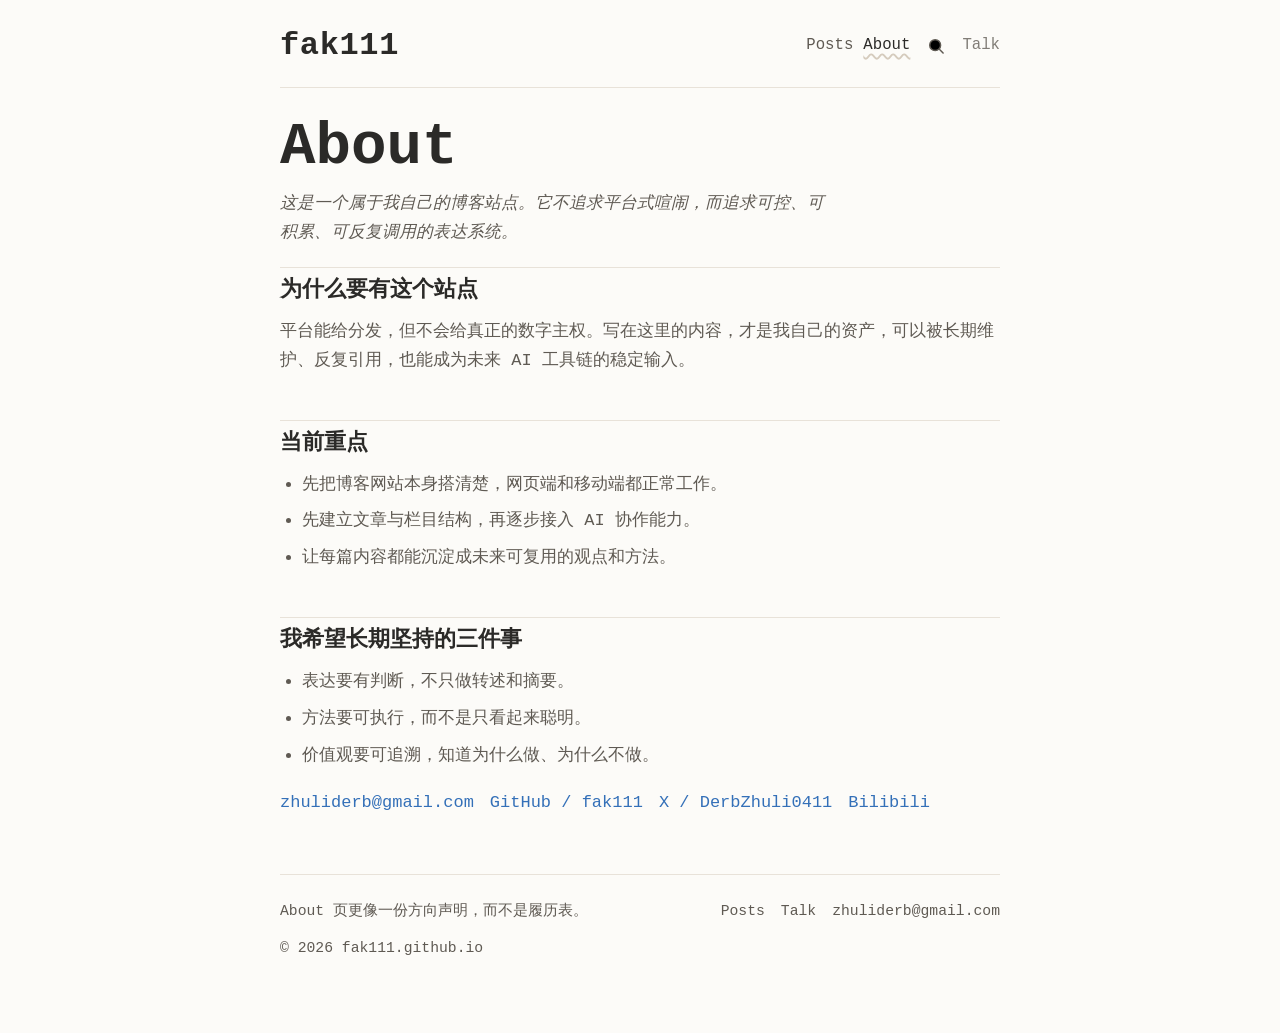
==== commit 5b8c0b6a: "fix: rename site branding to fak111" ====
--- a/about/index.html
+++ b/about/index.html
@@ -4,8 +4,8 @@
 <head>
   <meta charset="UTF-8">
   <meta name="viewport" content="width=device-width, initial-scale=1.0">
-  <title>About | 小镇数字青年</title>
-  <meta name="description" content="关于小镇数字青年：写作方向、当前关注点，以及这个博客为什么存在。">
+  <title>About | fak111</title>
+  <meta name="description" content="关于 fak111：写作方向、当前关注点，以及这个博客为什么存在。">
   <link rel="stylesheet" href="/assets/styles.css">
   <link rel="icon" href="/images/profile.jpg">
 </head>
@@ -14,7 +14,7 @@
   <div class="page-shell">
     <header class="site-header">
       <div class="site-header__inner">
-        <a class="site-brand" href="/">小镇数字青年</a>
+        <a class="site-brand" href="/">fak111</a>
         <div class="site-header__actions">
           <button class="site-header__toggle" type="button" data-menu-toggle aria-expanded="false"
             aria-controls="site-nav" aria-label="Open Menu">
@@ -82,7 +82,7 @@
       <div class="site-footer__links">
         <a href="/post/">Posts</a>
         <a href="/talk/">Talk</a>
-        <a href="mailto:zhuliderb@gmail.com">Email</a>
+        <a href="mailto:zhuliderb@gmail.com">zhuliderb@gmail.com</a>
       </div>
       <p>© <span data-current-year></span> fak111.github.io</p>
     </footer>
